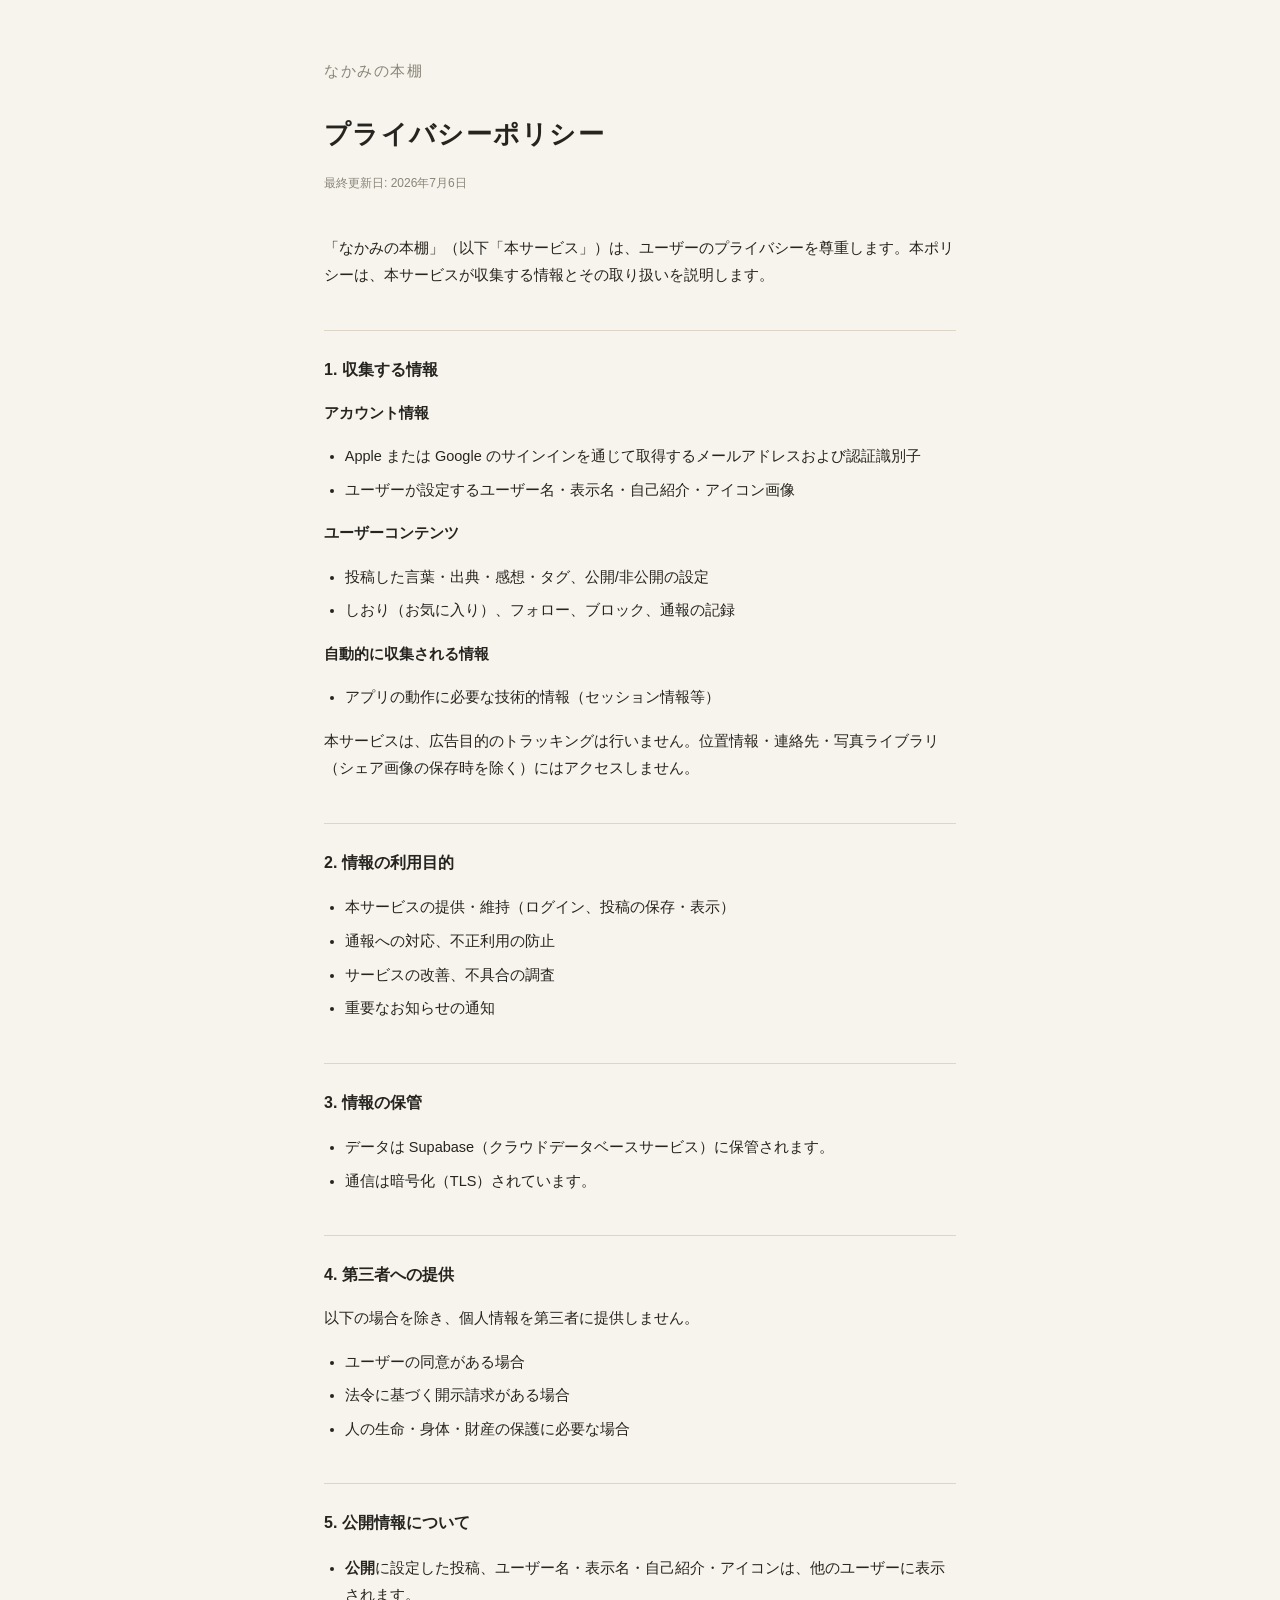
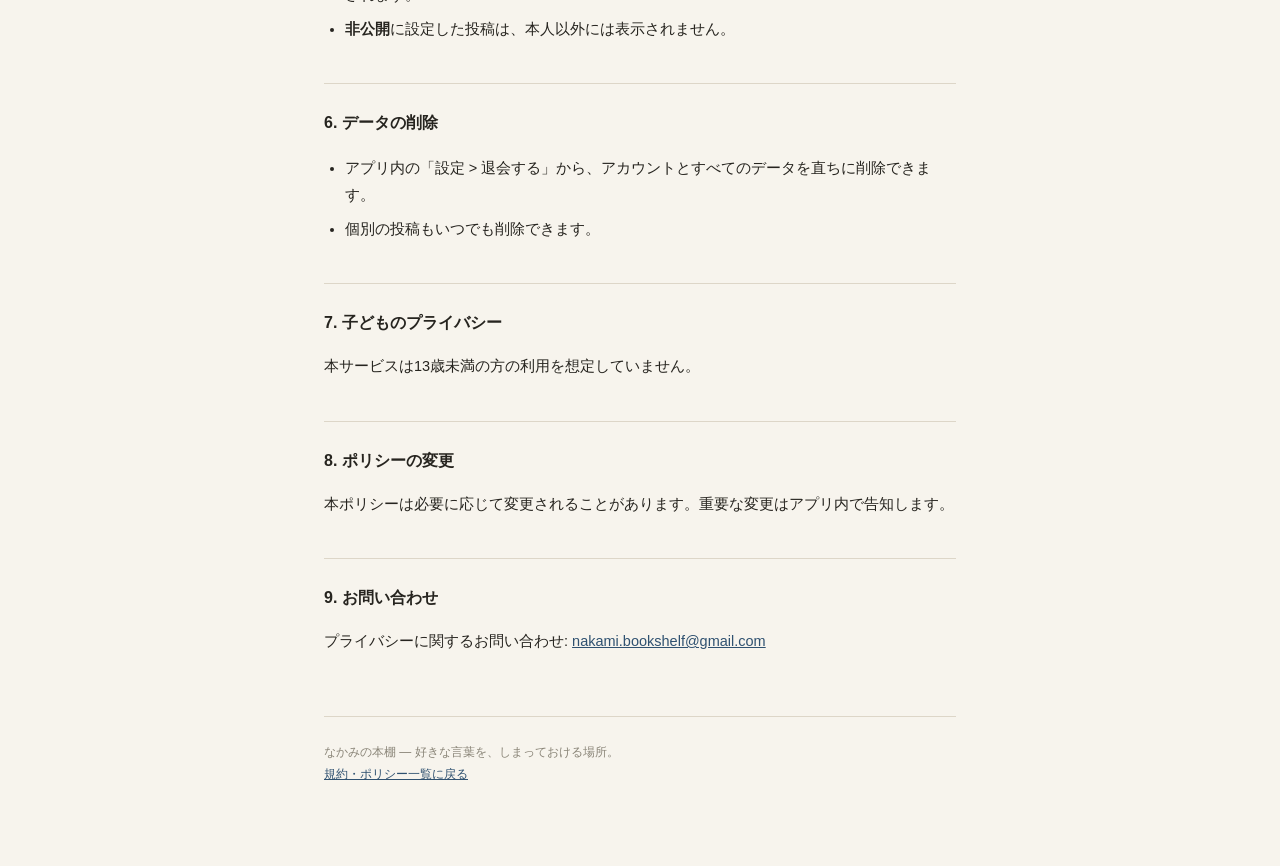
==== privacy.html @ a3d1db31 "Add files via upload" ====
<!doctype html>
<html lang="ja">
<head>
<meta charset="utf-8">
<meta name="viewport" content="width=device-width, initial-scale=1">
<title>プライバシーポリシー — なかみの本棚</title>
<link rel="stylesheet" href="style.css">
</head>
<body>
<div class="page">
  <a class="brand" href="index.html">なかみの本棚</a>
  <h1>プライバシーポリシー</h1>
  <p class="updated">最終更新日: 2026年7月6日</p>

  <p>「なかみの本棚」（以下「本サービス」）は、ユーザーのプライバシーを尊重します。本ポリシーは、本サービスが収集する情報とその取り扱いを説明します。</p>

  <h2>1. 収集する情報</h2>
  <p><strong>アカウント情報</strong></p>
  <ul>
    <li>Apple または Google のサインインを通じて取得するメールアドレスおよび認証識別子</li>
    <li>ユーザーが設定するユーザー名・表示名・自己紹介・アイコン画像</li>
  </ul>
  <p><strong>ユーザーコンテンツ</strong></p>
  <ul>
    <li>投稿した言葉・出典・感想・タグ、公開/非公開の設定</li>
    <li>しおり（お気に入り）、フォロー、ブロック、通報の記録</li>
  </ul>
  <p><strong>自動的に収集される情報</strong></p>
  <ul>
    <li>アプリの動作に必要な技術的情報（セッション情報等）</li>
  </ul>
  <p>本サービスは、広告目的のトラッキングは行いません。位置情報・連絡先・写真ライブラリ（シェア画像の保存時を除く）にはアクセスしません。</p>

  <h2>2. 情報の利用目的</h2>
  <ul>
    <li>本サービスの提供・維持（ログイン、投稿の保存・表示）</li>
    <li>通報への対応、不正利用の防止</li>
    <li>サービスの改善、不具合の調査</li>
    <li>重要なお知らせの通知</li>
  </ul>

  <h2>3. 情報の保管</h2>
  <ul>
    <li>データは Supabase（クラウドデータベースサービス）に保管されます。</li>
    <li>通信は暗号化（TLS）されています。</li>
  </ul>

  <h2>4. 第三者への提供</h2>
  <p>以下の場合を除き、個人情報を第三者に提供しません。</p>
  <ul>
    <li>ユーザーの同意がある場合</li>
    <li>法令に基づく開示請求がある場合</li>
    <li>人の生命・身体・財産の保護に必要な場合</li>
  </ul>

  <h2>5. 公開情報について</h2>
  <ul>
    <li><strong>公開</strong>に設定した投稿、ユーザー名・表示名・自己紹介・アイコンは、他のユーザーに表示されます。</li>
    <li><strong>非公開</strong>に設定した投稿は、本人以外には表示されません。</li>
  </ul>

  <h2>6. データの削除</h2>
  <ul>
    <li>アプリ内の「設定 &gt; 退会する」から、アカウントとすべてのデータを直ちに削除できます。</li>
    <li>個別の投稿もいつでも削除できます。</li>
  </ul>

  <h2>7. 子どものプライバシー</h2>
  <p>本サービスは13歳未満の方の利用を想定していません。</p>

  <h2>8. ポリシーの変更</h2>
  <p>本ポリシーは必要に応じて変更されることがあります。重要な変更はアプリ内で告知します。</p>

  <h2>9. お問い合わせ</h2>
  <p>プライバシーに関するお問い合わせ: <a href="mailto:nakami.bookshelf@gmail.com">nakami.bookshelf@gmail.com</a></p>

  <footer>
    なかみの本棚 — 好きな言葉を、しまっておける場所。<br>
    <a href="index.html">規約・ポリシー一覧に戻る</a>
  </footer>
</div>
</body>
</html>
---- style.css ----
/* なかみの本棚 公開ページ共通スタイル（8章デザイントークン準拠） */
:root {
  --paper: #F7F4ED;
  --ink: #26241F;
  --ink-soft: #8A8578;
  --hairline: #DDD6C8;
  --ai: #2F5170;
}
* { box-sizing: border-box; }
body {
  margin: 0;
  background: var(--paper);
  color: var(--ink);
  font-family: -apple-system, "Hiragino Sans", "Hiragino Kaku Gothic ProN", sans-serif;
  line-height: 1.9;
}
.page {
  max-width: 680px;
  margin: 0 auto;
  padding: 56px 24px 80px;
}
.brand {
  font-family: "Hiragino Mincho ProN", "Yu Mincho", serif;
  font-size: 15px;
  letter-spacing: 0.1em;
  color: var(--ink-soft);
  text-decoration: none;
}
h1 {
  font-family: "Hiragino Mincho ProN", "Yu Mincho", serif;
  font-size: 26px;
  letter-spacing: 0.05em;
  margin: 24px 0 8px;
}
.updated {
  font-size: 12px;
  color: var(--ink-soft);
  margin-bottom: 40px;
}
h2 {
  font-size: 16px;
  font-weight: 600;
  margin-top: 40px;
  border-top: 1px solid var(--hairline);
  padding-top: 24px;
}
p, li { font-size: 14.5px; }
ul { padding-left: 1.3em; }
li { margin-bottom: 6px; }
a { color: var(--ai); }
strong { font-weight: 600; }
.index-list { list-style: none; padding: 0; }
.index-list li {
  border-bottom: 1px solid var(--hairline);
  padding: 16px 0;
}
.index-list a { font-size: 15px; text-decoration: none; }
footer {
  margin-top: 60px;
  padding-top: 24px;
  border-top: 1px solid var(--hairline);
  font-size: 12px;
  color: var(--ink-soft);
}
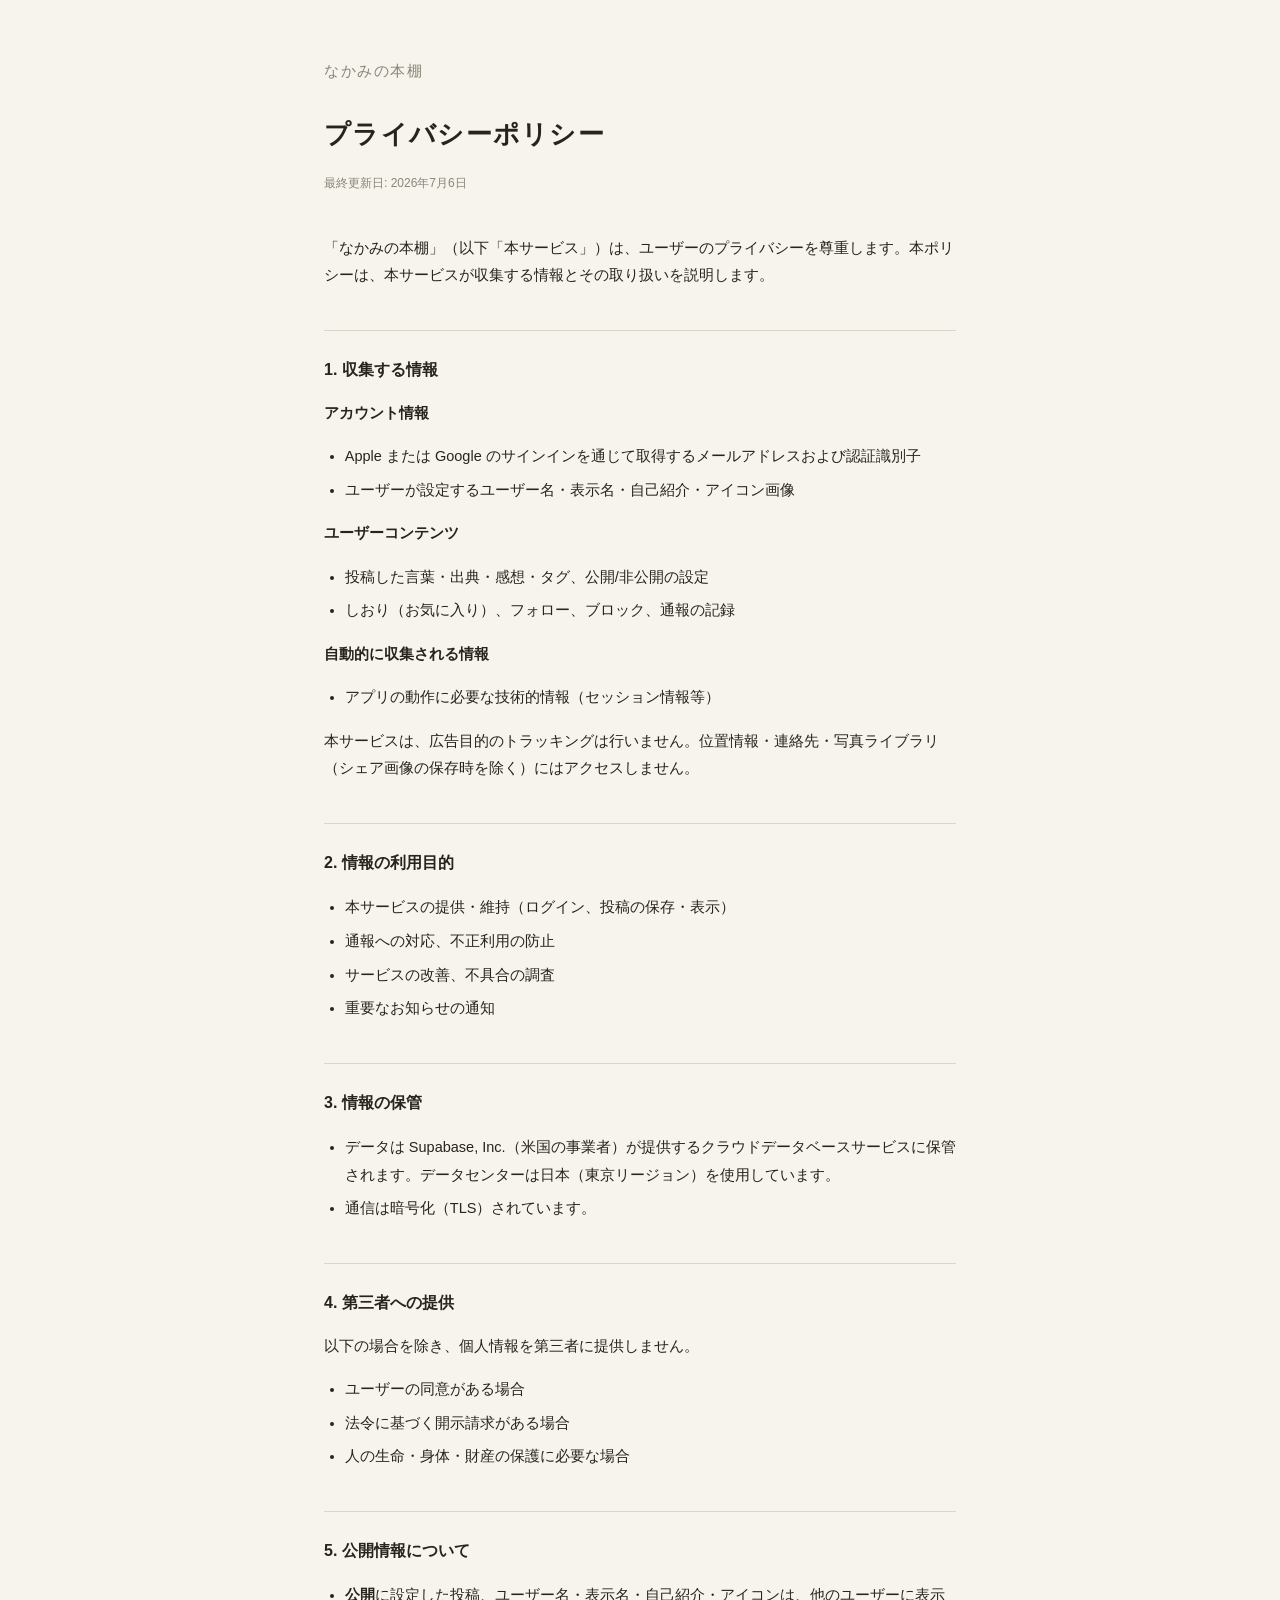
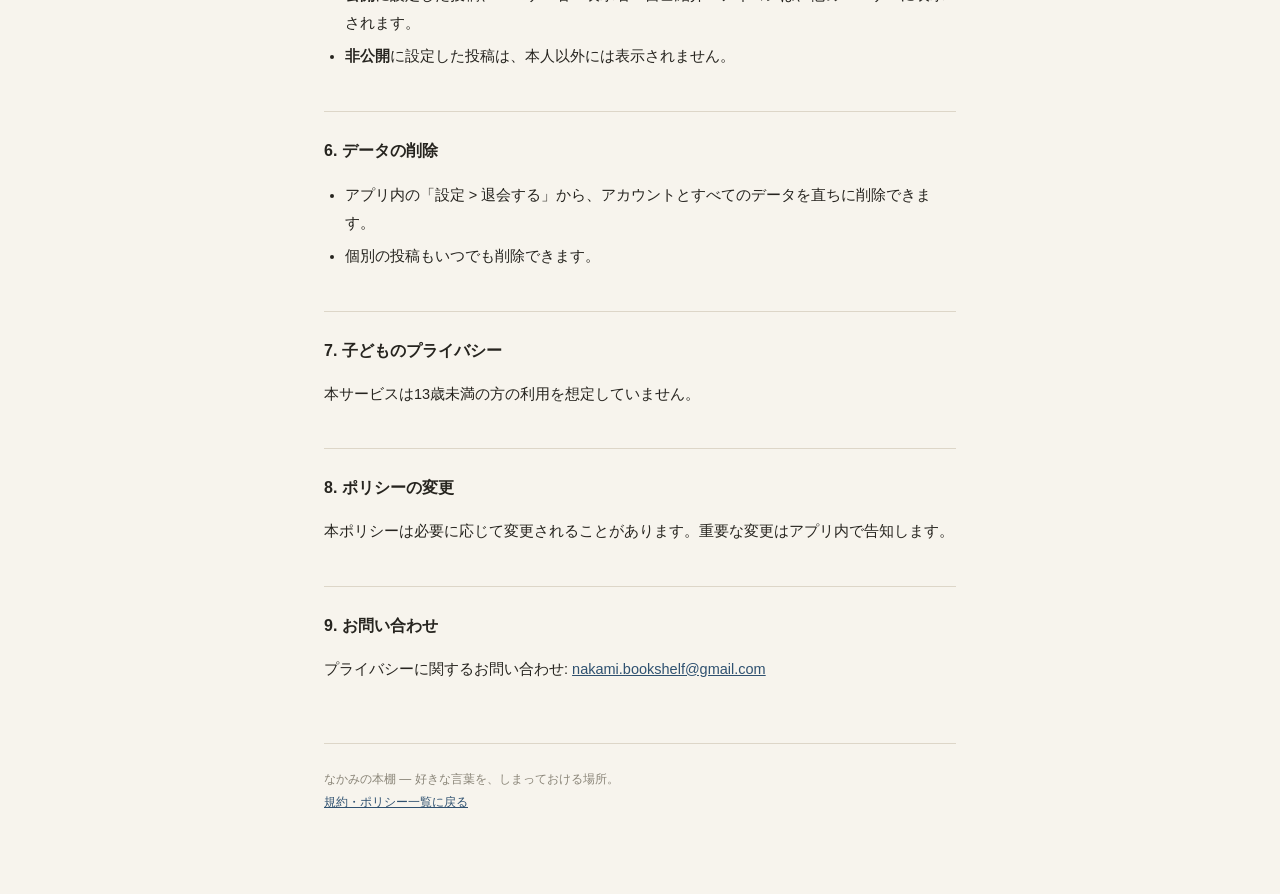
==== commit 7db63c29: "Add files via upload" ====
--- a/privacy.html
+++ b/privacy.html
@@ -41,7 +41,7 @@
 
   <h2>3. 情報の保管</h2>
   <ul>
-    <li>データは Supabase（クラウドデータベースサービス）に保管されます。</li>
+    <li>データは Supabase, Inc.（米国の事業者）が提供するクラウドデータベースサービスに保管されます。データセンターは日本（東京リージョン）を使用しています。</li>
     <li>通信は暗号化（TLS）されています。</li>
   </ul>
 
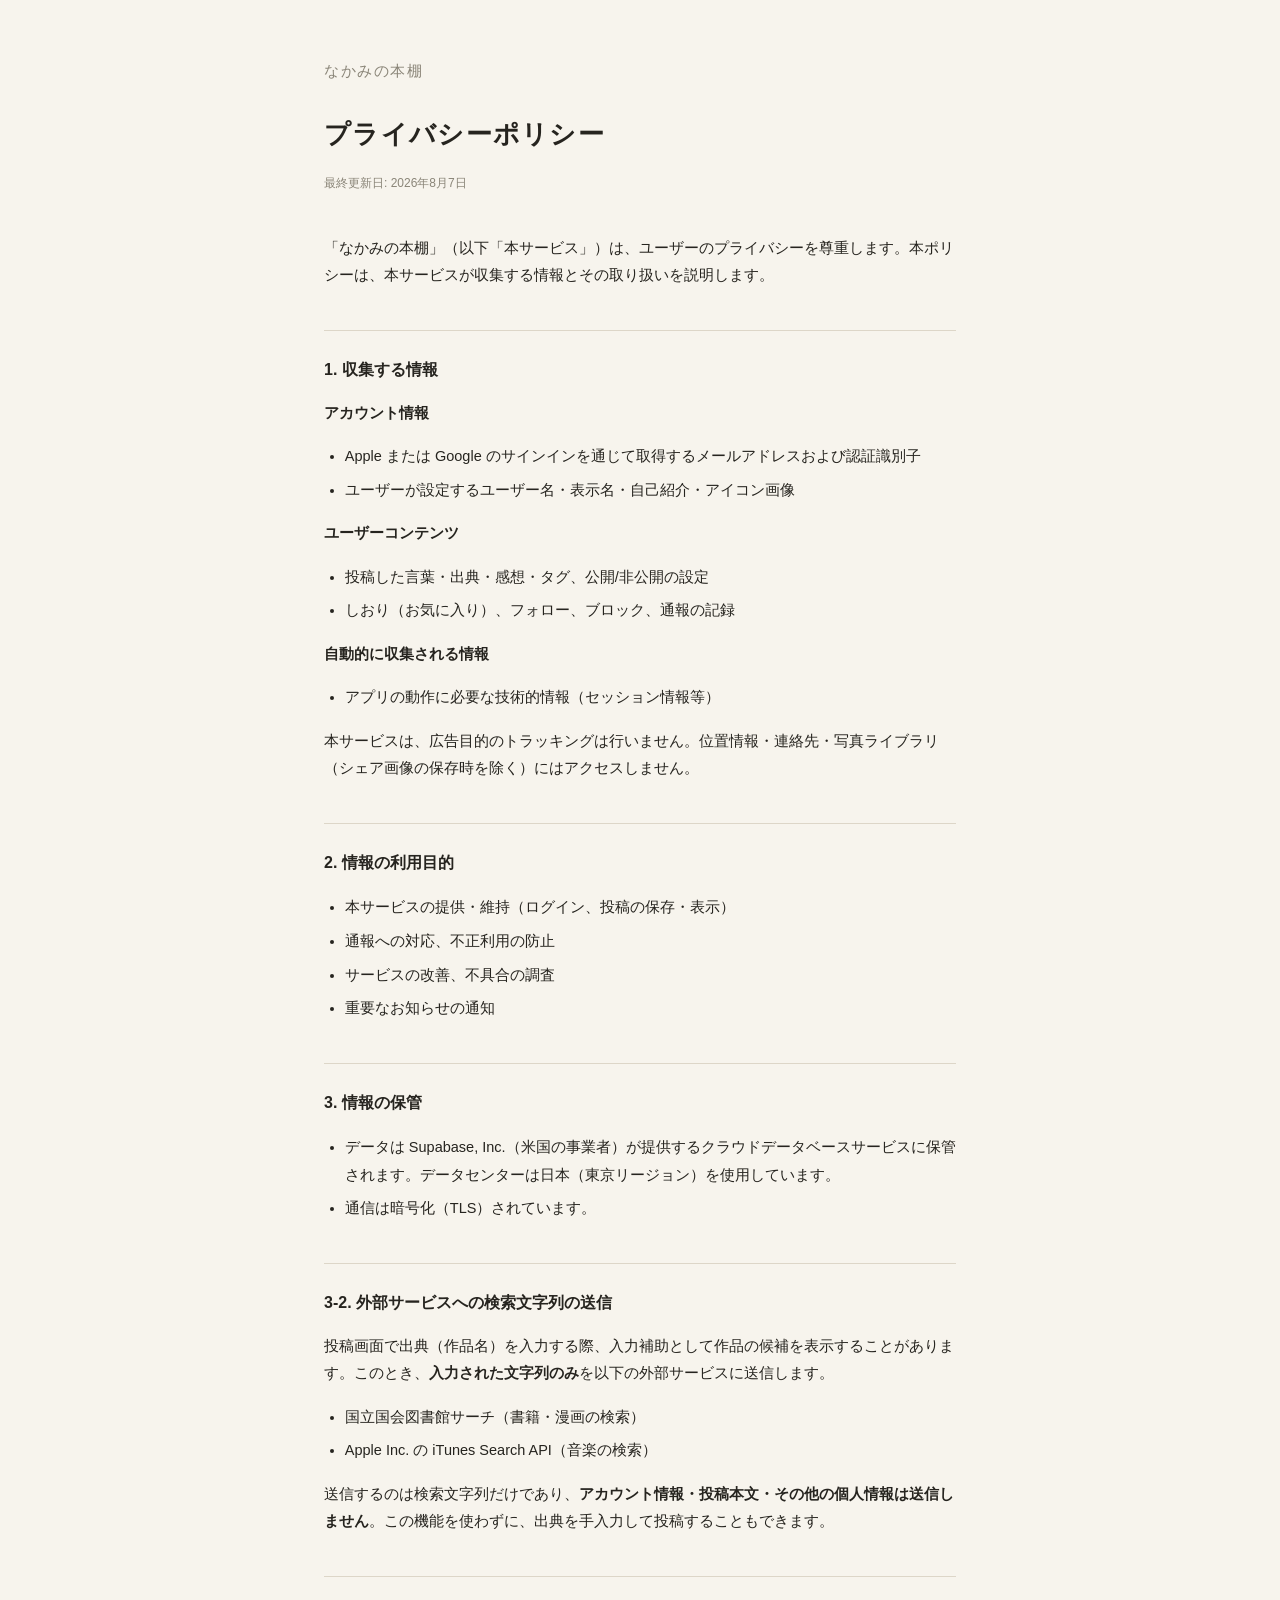
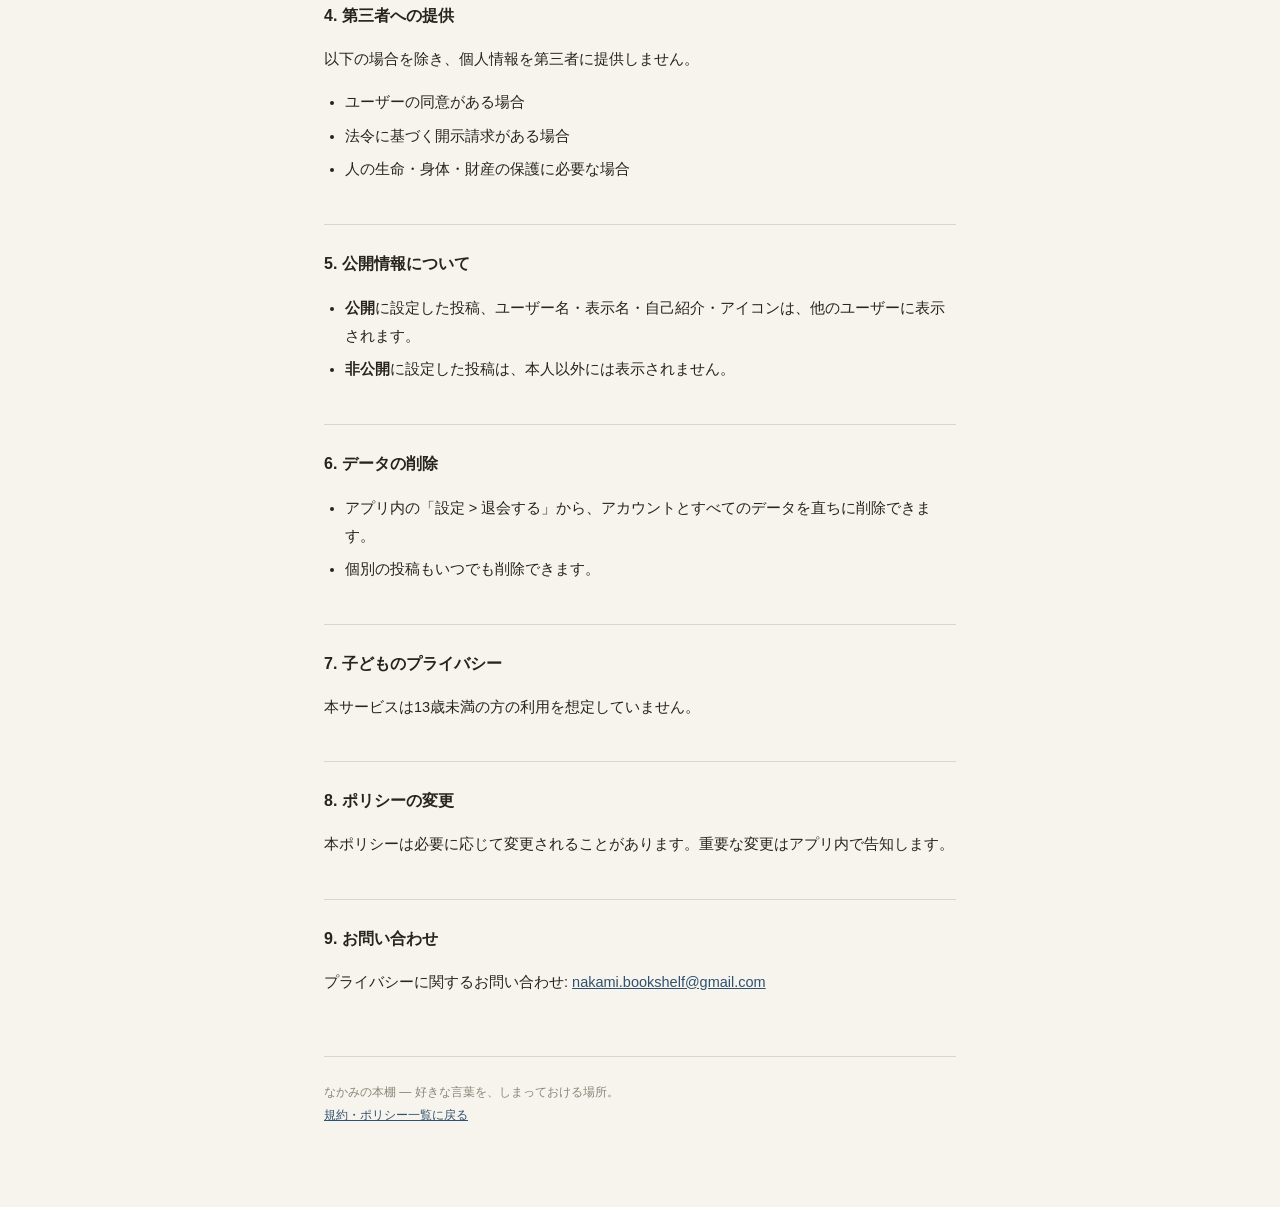
==== commit 7f805f4b: "通報対応を3日以内に統一し、出典の入力補助に伴う外部送信を追記 - terms / guidelines: 通報の確認期限「原則24時間以内」→「原則3日以内」 - privacy: 3-2節を追加。" ====
--- a/privacy.html
+++ b/privacy.html
@@ -10,7 +10,7 @@
 <div class="page">
   <a class="brand" href="index.html">なかみの本棚</a>
   <h1>プライバシーポリシー</h1>
-  <p class="updated">最終更新日: 2026年7月6日</p>
+  <p class="updated">最終更新日: 2026年8月7日</p>
 
   <p>「なかみの本棚」（以下「本サービス」）は、ユーザーのプライバシーを尊重します。本ポリシーは、本サービスが収集する情報とその取り扱いを説明します。</p>
 
@@ -44,6 +44,14 @@
     <li>データは Supabase, Inc.（米国の事業者）が提供するクラウドデータベースサービスに保管されます。データセンターは日本（東京リージョン）を使用しています。</li>
     <li>通信は暗号化（TLS）されています。</li>
   </ul>
+
+  <h2>3-2. 外部サービスへの検索文字列の送信</h2>
+  <p>投稿画面で出典（作品名）を入力する際、入力補助として作品の候補を表示することがあります。このとき、<strong>入力された文字列のみ</strong>を以下の外部サービスに送信します。</p>
+  <ul>
+    <li>国立国会図書館サーチ（書籍・漫画の検索）</li>
+    <li>Apple Inc. の iTunes Search API（音楽の検索）</li>
+  </ul>
+  <p>送信するのは検索文字列だけであり、<strong>アカウント情報・投稿本文・その他の個人情報は送信しません</strong>。この機能を使わずに、出典を手入力して投稿することもできます。</p>
 
   <h2>4. 第三者への提供</h2>
   <p>以下の場合を除き、個人情報を第三者に提供しません。</p>
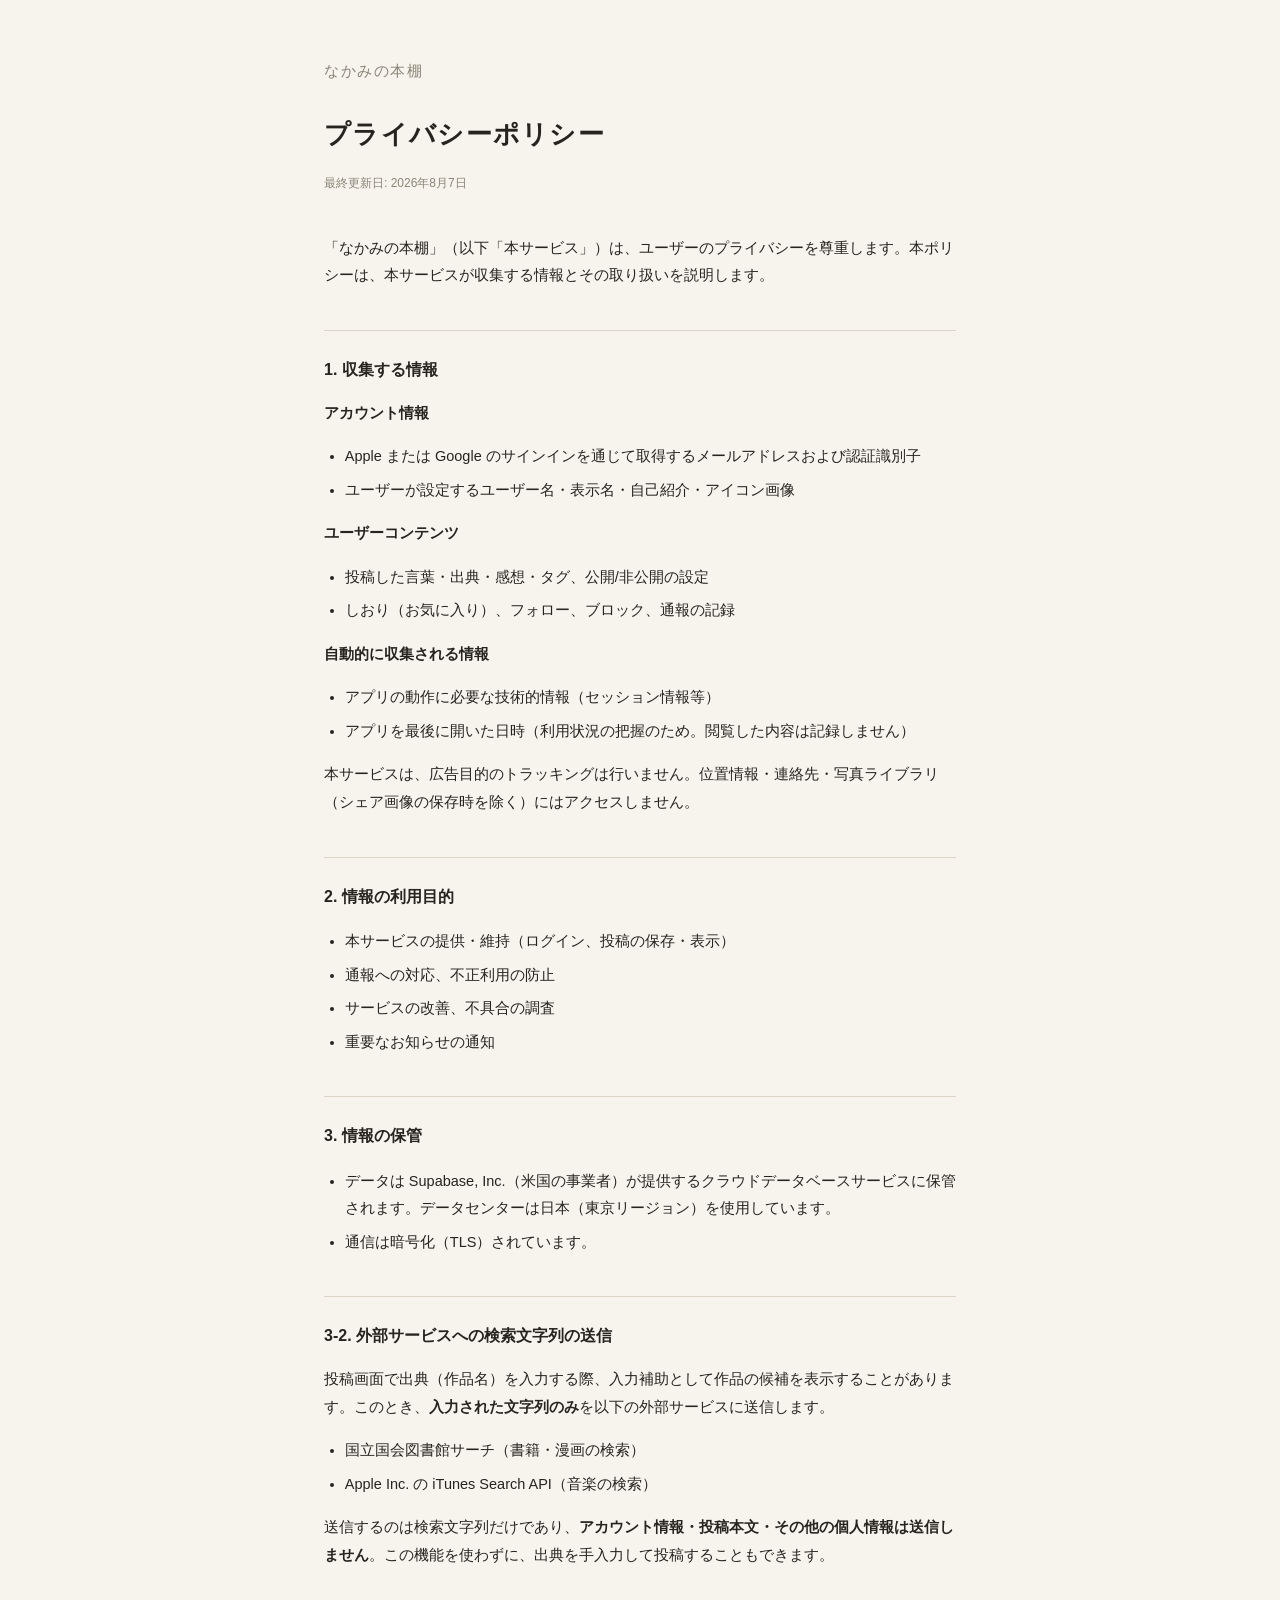
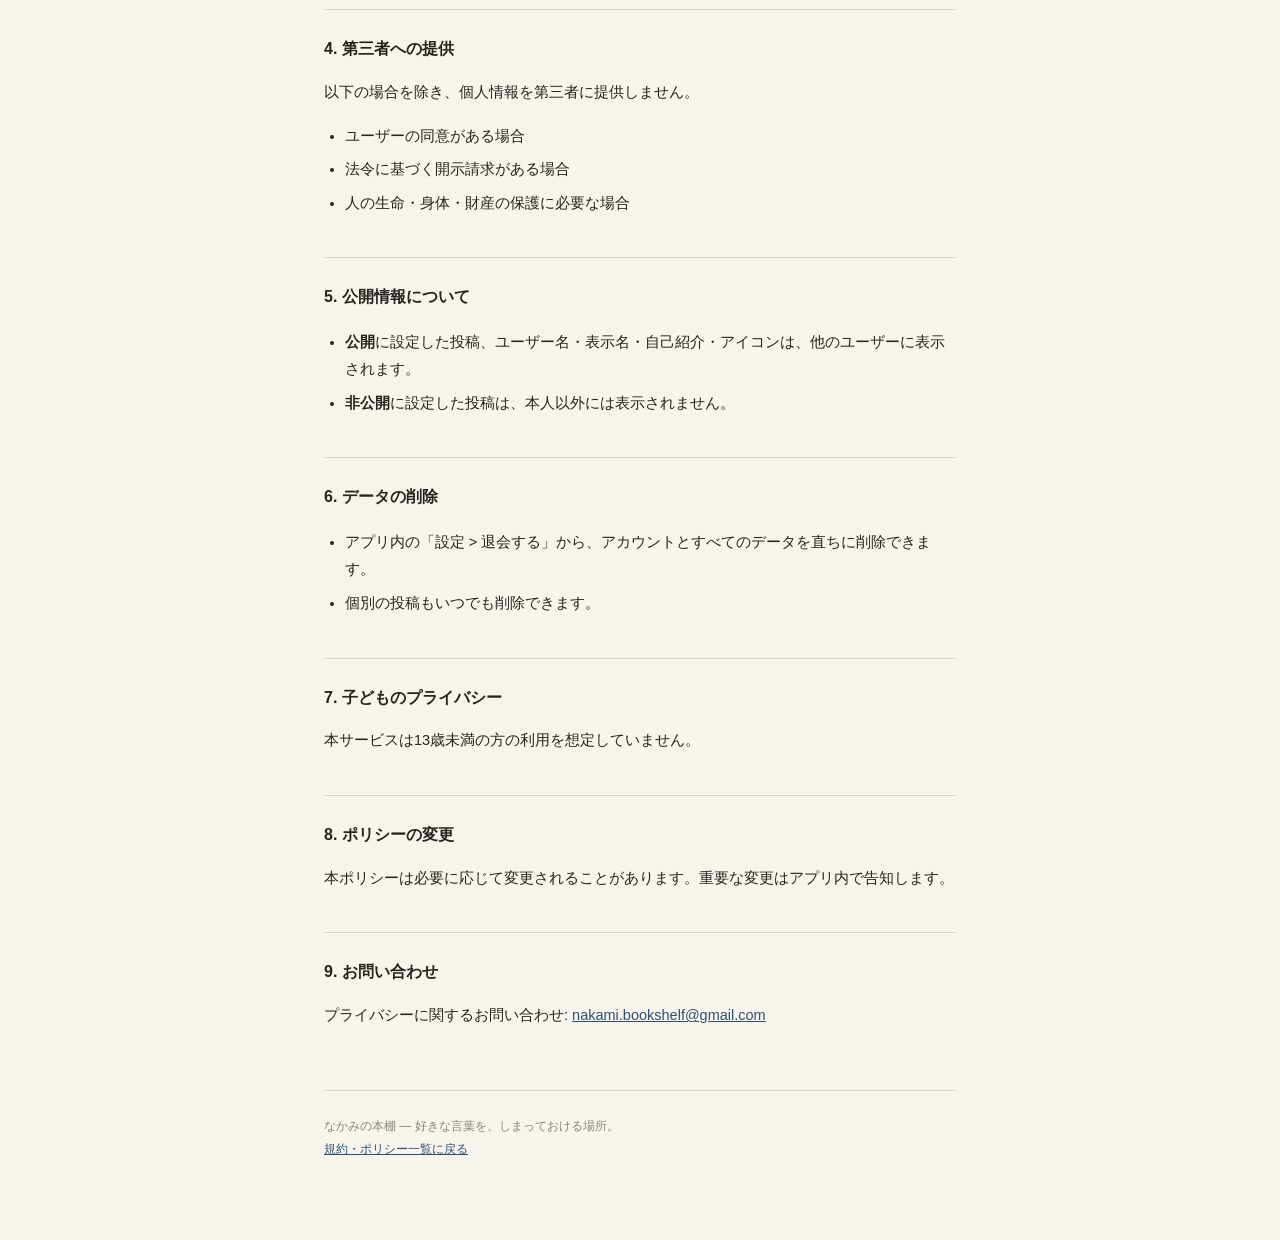
==== commit 3e70da57: "プライバシーポリシー: アプリを最後に開いた日時の記録を追記（1.1.2）" ====
--- a/privacy.html
+++ b/privacy.html
@@ -28,6 +28,7 @@
   <p><strong>自動的に収集される情報</strong></p>
   <ul>
     <li>アプリの動作に必要な技術的情報（セッション情報等）</li>
+    <li>アプリを最後に開いた日時（利用状況の把握のため。閲覧した内容は記録しません）</li>
   </ul>
   <p>本サービスは、広告目的のトラッキングは行いません。位置情報・連絡先・写真ライブラリ（シェア画像の保存時を除く）にはアクセスしません。</p>
 
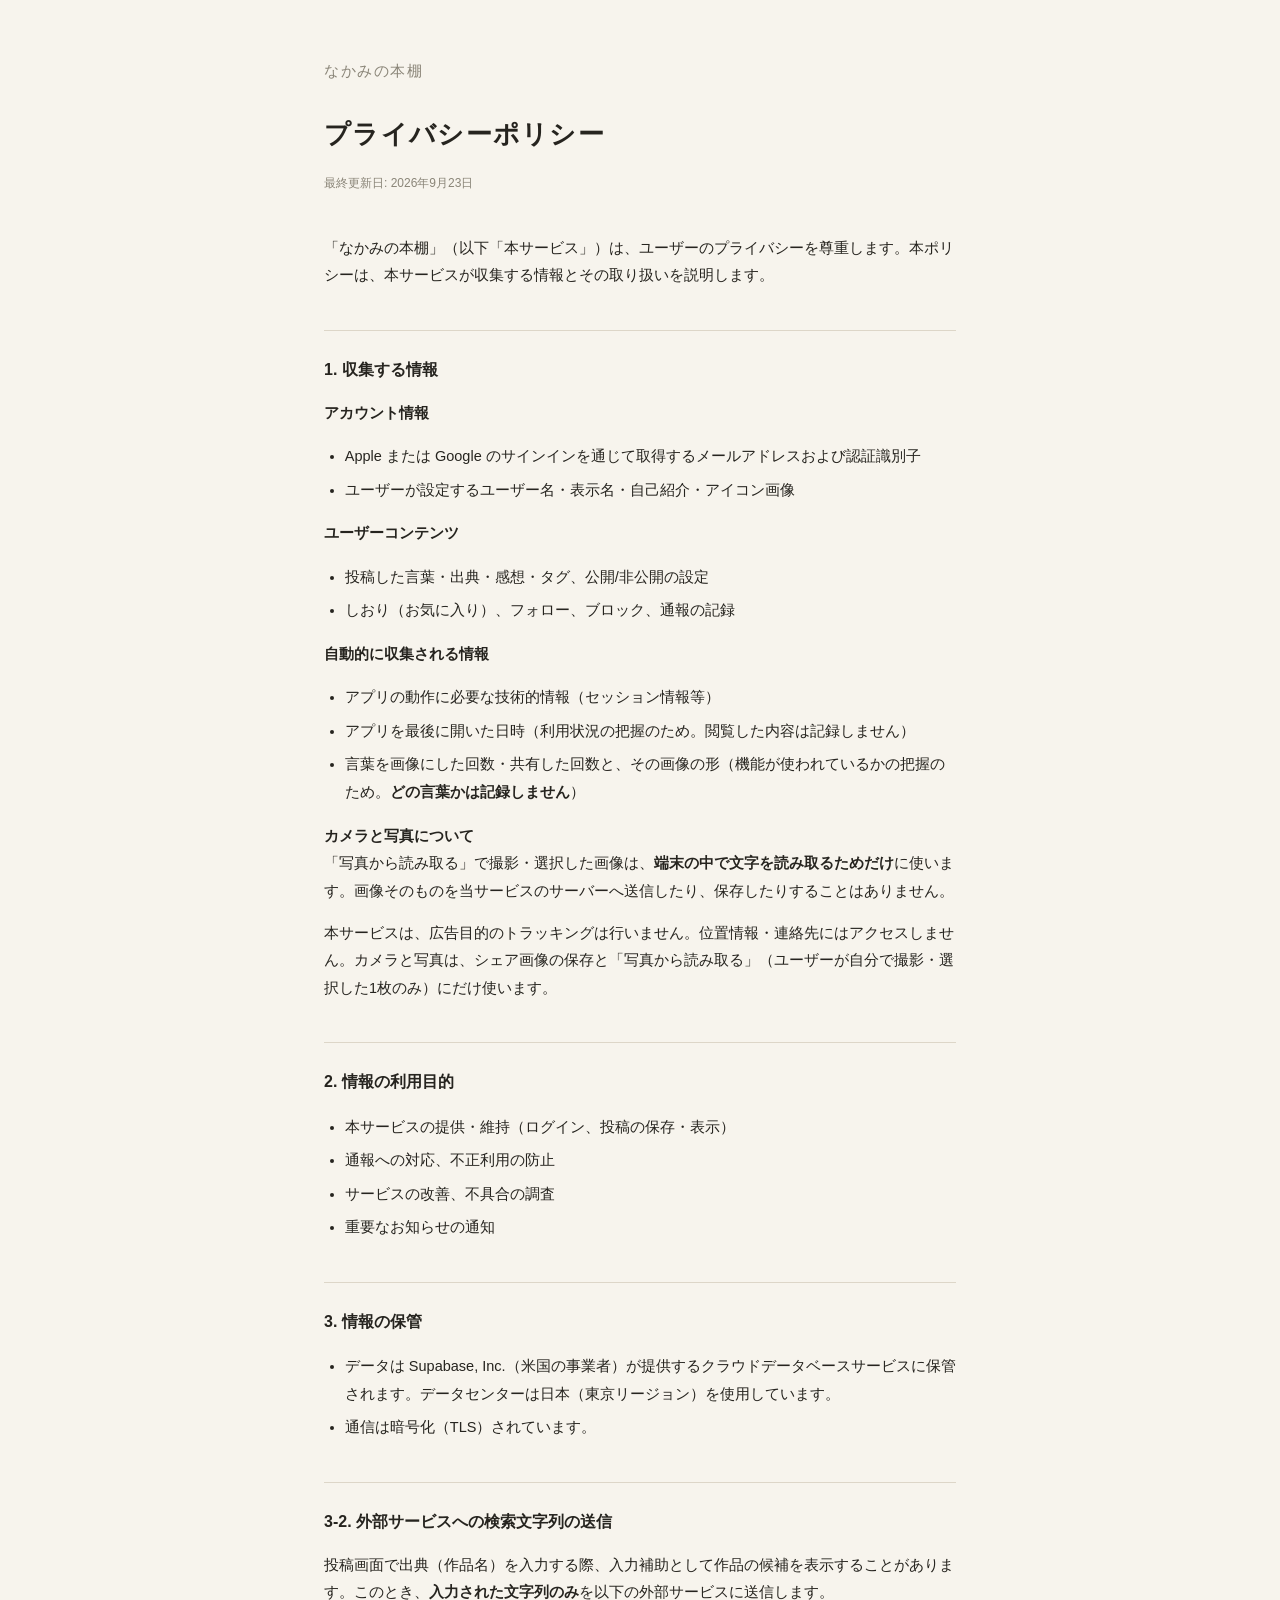
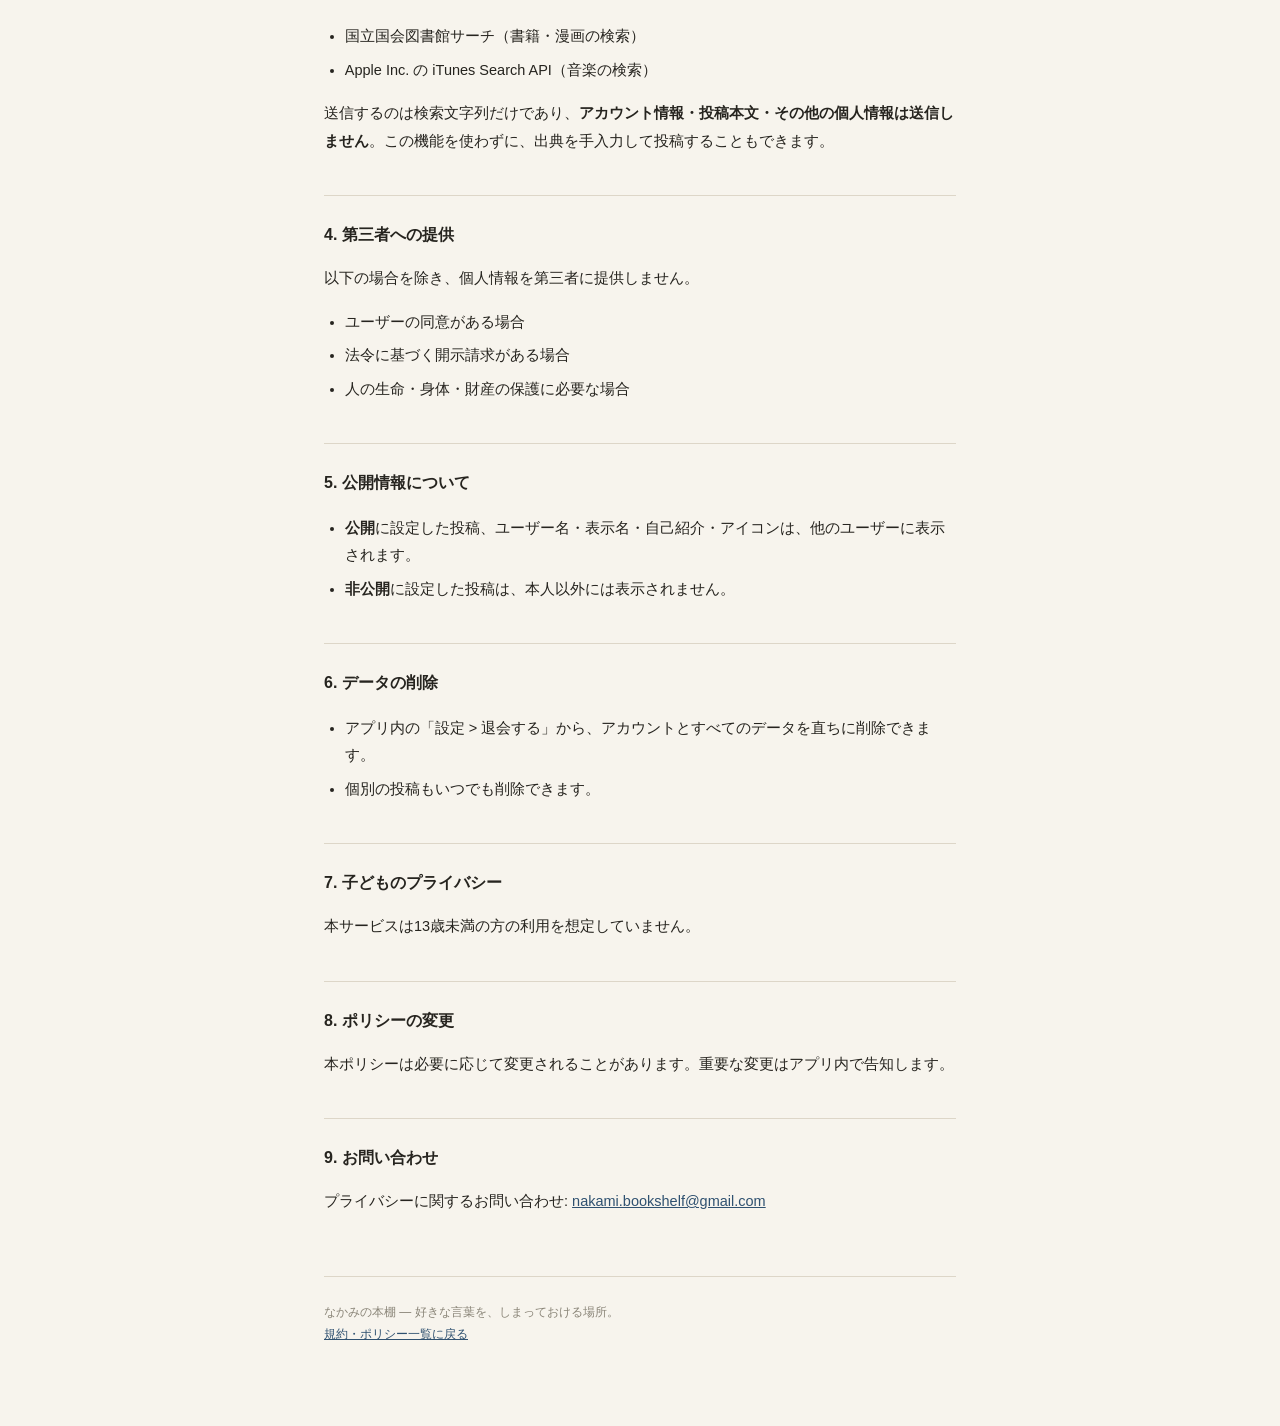
==== commit 94693879: "プライバシーポリシー: 写真から読み取る（端末内のみ）と、画像にした回数の記録を追記（1.1.3） Co-Authored-By: Claude Opus 5.5 <noreply@anthropic" ====
--- a/privacy.html
+++ b/privacy.html
@@ -10,7 +10,7 @@
 <div class="page">
   <a class="brand" href="index.html">なかみの本棚</a>
   <h1>プライバシーポリシー</h1>
-  <p class="updated">最終更新日: 2026年8月7日</p>
+  <p class="updated">最終更新日: 2026年9月23日</p>
 
   <p>「なかみの本棚」（以下「本サービス」）は、ユーザーのプライバシーを尊重します。本ポリシーは、本サービスが収集する情報とその取り扱いを説明します。</p>
 
@@ -29,8 +29,10 @@
   <ul>
     <li>アプリの動作に必要な技術的情報（セッション情報等）</li>
     <li>アプリを最後に開いた日時（利用状況の把握のため。閲覧した内容は記録しません）</li>
+    <li>言葉を画像にした回数・共有した回数と、その画像の形（機能が使われているかの把握のため。<strong>どの言葉かは記録しません</strong>）</li>
   </ul>
-  <p>本サービスは、広告目的のトラッキングは行いません。位置情報・連絡先・写真ライブラリ（シェア画像の保存時を除く）にはアクセスしません。</p>
+  <p><strong>カメラと写真について</strong><br>「写真から読み取る」で撮影・選択した画像は、<strong>端末の中で文字を読み取るためだけ</strong>に使います。画像そのものを当サービスのサーバーへ送信したり、保存したりすることはありません。</p>
+  <p>本サービスは、広告目的のトラッキングは行いません。位置情報・連絡先にはアクセスしません。カメラと写真は、シェア画像の保存と「写真から読み取る」（ユーザーが自分で撮影・選択した1枚のみ）にだけ使います。</p>
 
   <h2>2. 情報の利用目的</h2>
   <ul>
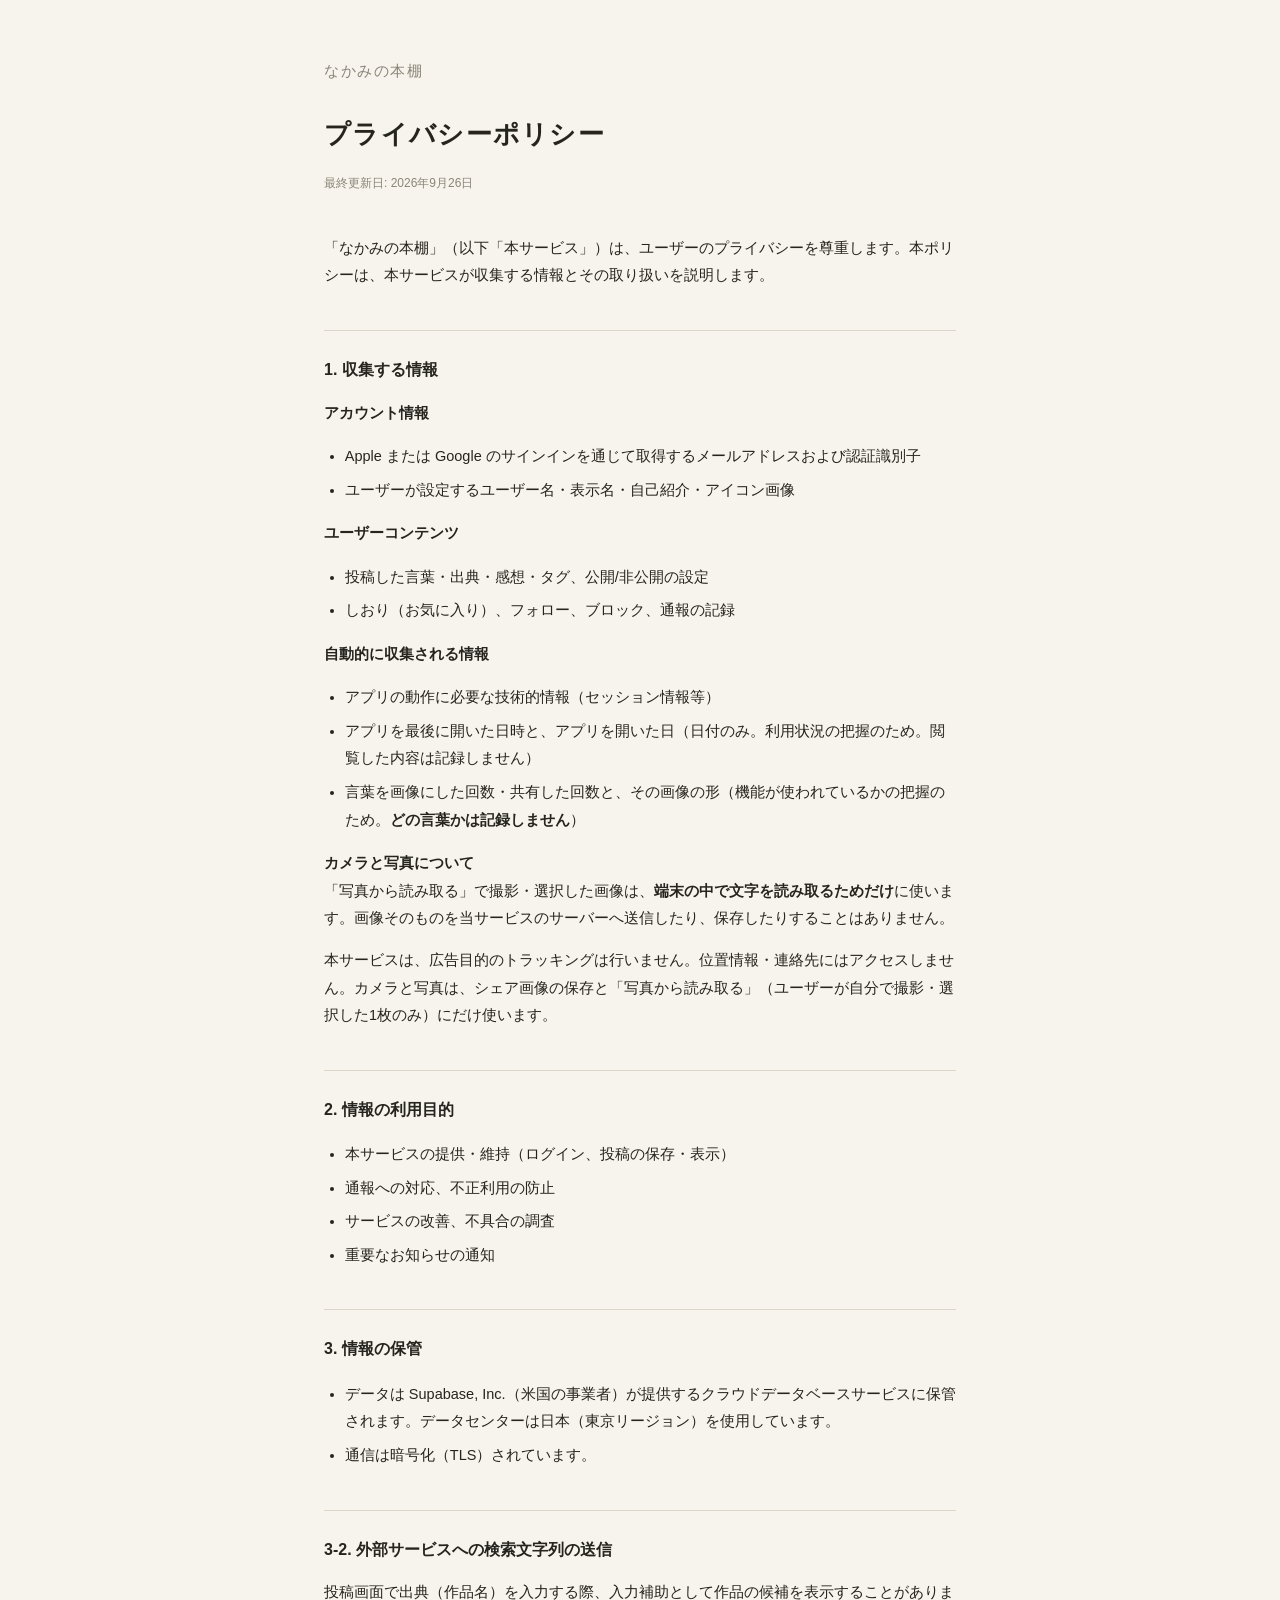
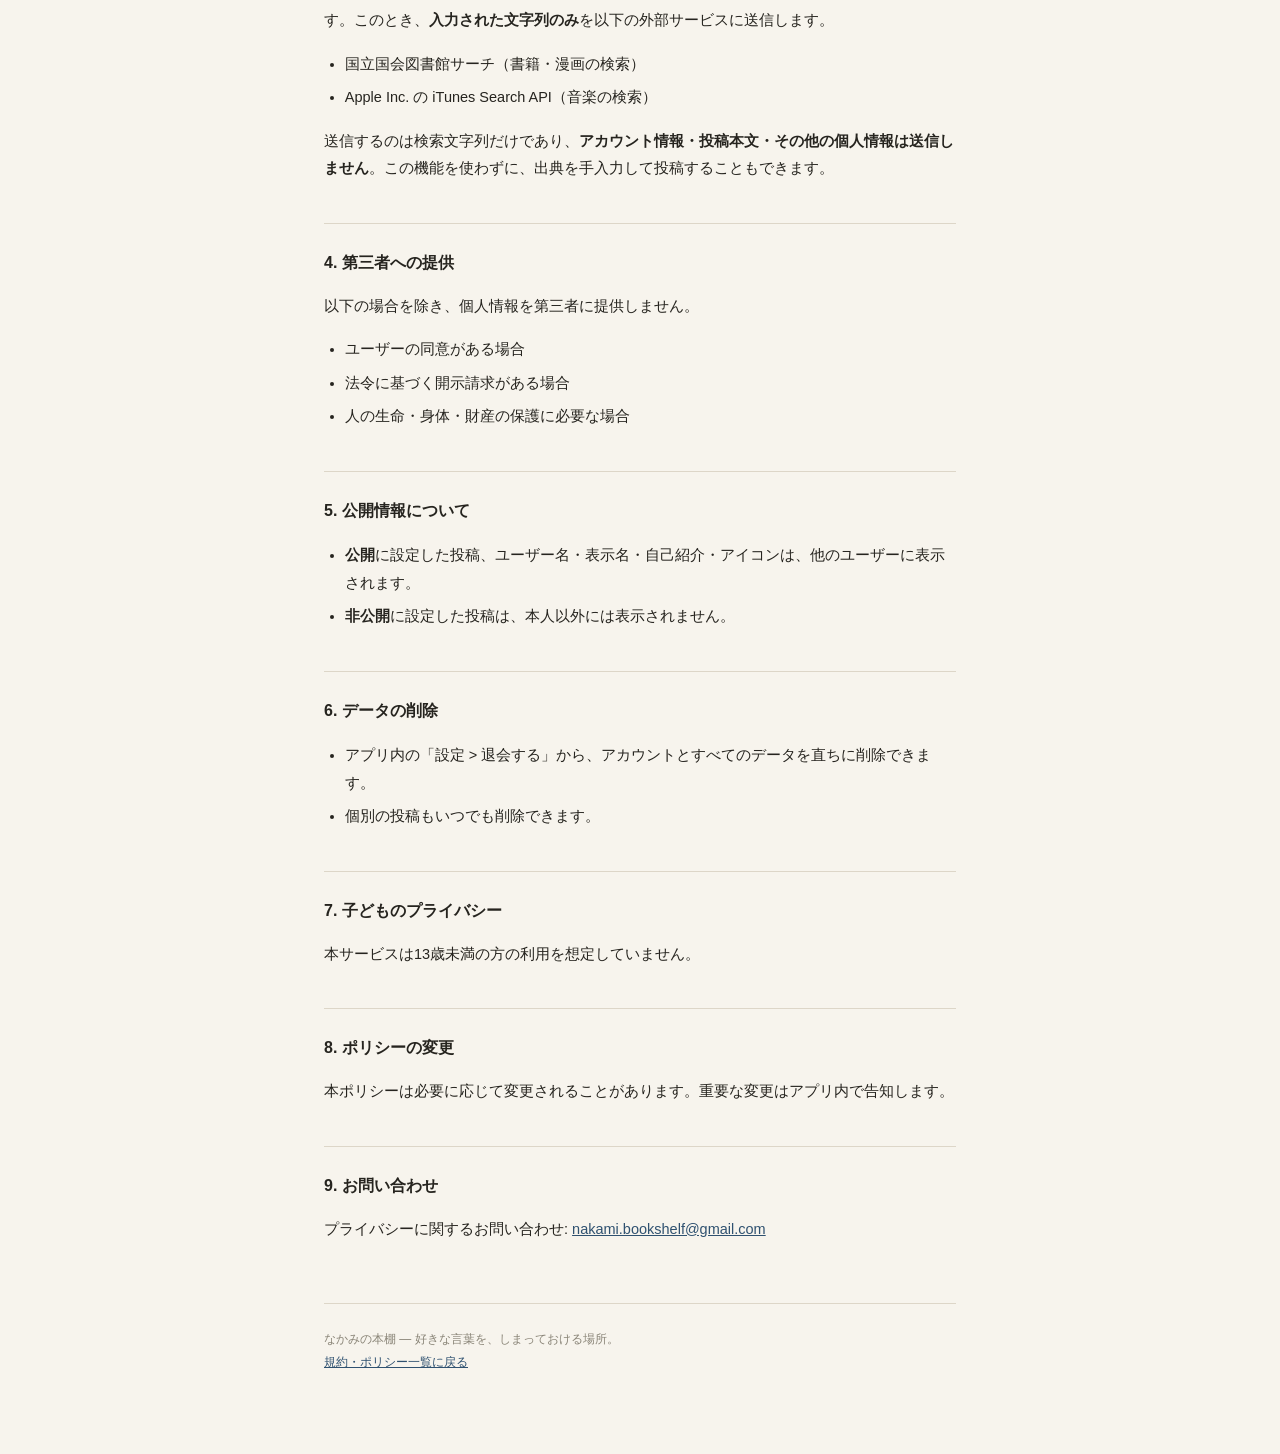
==== commit 7012bb85: "プライバシーポリシー: アプリを開いた日（日付のみ）の記録を追記 Co-Authored-By: Claude Opus 5.5 <noreply@anthropic.com>" ====
--- a/privacy.html
+++ b/privacy.html
@@ -10,7 +10,7 @@
 <div class="page">
   <a class="brand" href="index.html">なかみの本棚</a>
   <h1>プライバシーポリシー</h1>
-  <p class="updated">最終更新日: 2026年9月23日</p>
+  <p class="updated">最終更新日: 2026年9月26日</p>
 
   <p>「なかみの本棚」（以下「本サービス」）は、ユーザーのプライバシーを尊重します。本ポリシーは、本サービスが収集する情報とその取り扱いを説明します。</p>
 
@@ -28,7 +28,7 @@
   <p><strong>自動的に収集される情報</strong></p>
   <ul>
     <li>アプリの動作に必要な技術的情報（セッション情報等）</li>
-    <li>アプリを最後に開いた日時（利用状況の把握のため。閲覧した内容は記録しません）</li>
+    <li>アプリを最後に開いた日時と、アプリを開いた日（日付のみ。利用状況の把握のため。閲覧した内容は記録しません）</li>
     <li>言葉を画像にした回数・共有した回数と、その画像の形（機能が使われているかの把握のため。<strong>どの言葉かは記録しません</strong>）</li>
   </ul>
   <p><strong>カメラと写真について</strong><br>「写真から読み取る」で撮影・選択した画像は、<strong>端末の中で文字を読み取るためだけ</strong>に使います。画像そのものを当サービスのサーバーへ送信したり、保存したりすることはありません。</p>
